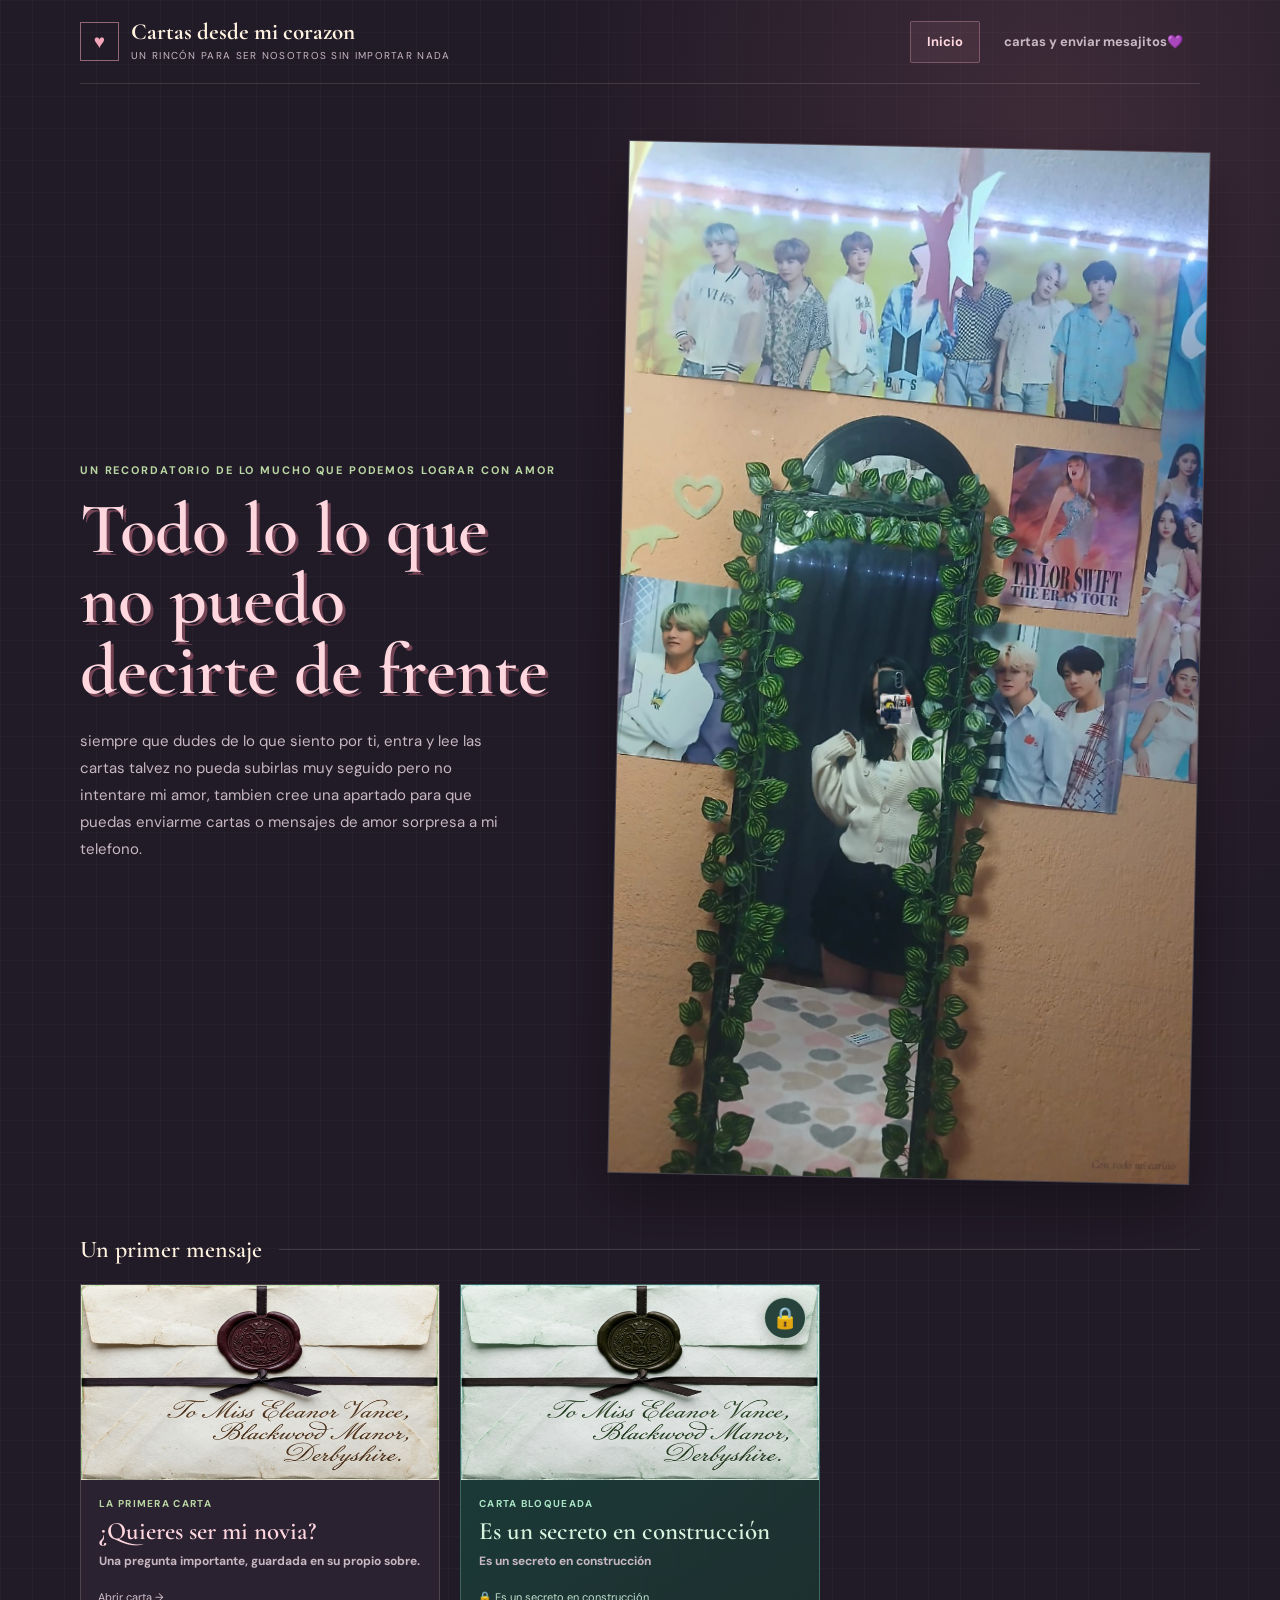
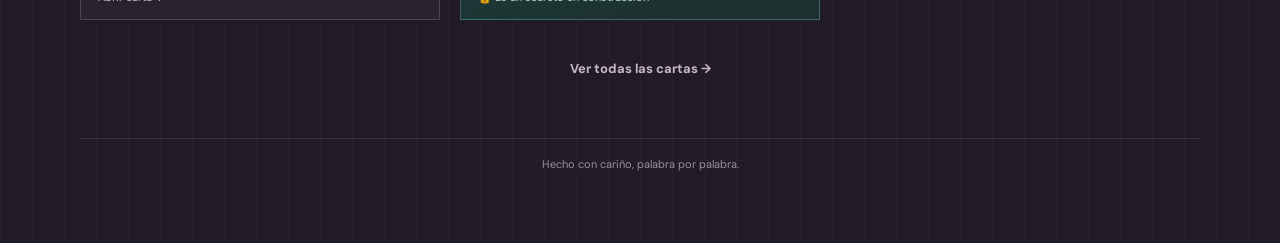
==== index.html @ bd40197c "commit 1" ====
<!doctype html>
<html lang="es">
<head>
  <meta charset="utf-8">
  <meta name="viewport" content="width=device-width, initial-scale=1">
  <meta name="theme-color" content="#211a27">
  <title>Nuestro mundo❤️</title>
  <link rel="preconnect" href="https://fonts.googleapis.com">
  <link rel="preconnect" href="https://fonts.gstatic.com" crossorigin>
  <link href="https://fonts.googleapis.com/css2?family=Cormorant+Garamond:wght@500;600;700&family=DM+Sans:wght@400;500;600;700&family=Press+Start+2P&display=swap" rel="stylesheet">
  <link rel="stylesheet" href="styles.css">
</head>
<body>
  <div class="app-shell">
    <!-- Navegación y marca del proyecto: cambia aquí el nombre visible del sitio. -->
    <header class="topbar">
      <a class="brand" href="#inicio" aria-label="Ir al inicio">
        <span class="brand-mark" aria-hidden="true">♥</span>
        <span><span class="brand-name">Cartas desde mi corazon</span><span class="brand-caption">Un rincón para ser nosotros sin importar nada</span></span>
      </a>
      <nav class="main-nav" aria-label="Navegación principal">
        <button class="tab-button" type="button" data-view-target="home" aria-current="page">Inicio</button>
        <button class="tab-button" type="button" data-view-target="collection">cartas y enviar mesajitos💜</button>
      </nav>
    </header>

    <main class="app-main">
      <!-- Inicio: cambia el texto de bienvenida y la ruta de img/amor.png aquí. -->
      <section class="app-view" id="home-view" aria-labelledby="home-title">
        <div class="welcome">
          <div class="welcome-copy">
            <p class="kicker">Un recordatorio de lo mucho que podemos lograr con amor</p>
            <h1 id="home-title">Todo lo lo que no puedo decirte de frente</h1>
            <p>siempre que dudes de lo que siento por ti, entra y lee las cartas talvez no pueda subirlas muy seguido pero no intentare mi amor, tambien cree una apartado para que puedas enviarme cartas o mensajes de amor sorpresa a mi telefono.</p>
          </div>
          <figure class="welcome-art">
            <img src="img/amor.png" alt="Collage romántico de recuerdos y fotografías">
            <figcaption>Con todo mi cariño</figcaption>
          </figure>
        </div>
        <div class="section-rule"><h2>Un primer mensaje</h2></div>
        <div class="card-grid" id="home-cards"></div>
        <div class="home-collection-link">
          <button class="tab-button" type="button" data-go-collection>Ver todas las cartas →</button>
        </div>
      </section>

      <!-- Colección: las tarjetas publicadas se definen en app.js; el compositor solo envía mensajes. -->
      <section class="app-view" id="collection-view" aria-labelledby="collection-title" hidden>
        <div class="section-heading">
          <div>
            <p class="kicker">Un lugar para volver</p>
            <h1 id="collection-title">Mis cartas</h1>
            <p>Las cartas de esta colección se editan en el código. Usa el envío rápido para mandarme una nota privada.</p>
          </div>
          <button class="primary-action" type="button" data-new-letter><span aria-hidden="true">✉</span> Escribir y enviar</button>
        </div>
        <div class="card-grid" id="collection-cards"></div>
      </section>
    </main>
    <footer class="footer-note">Hecho con cariño, palabra por palabra.</footer>
  </div>

  <!-- Animación compartida al abrir una carta: cambia la ilustración en img/. -->
  <section class="overlay envelope-scene" id="envelope-scene" role="status" aria-live="polite" hidden>
    <img src="img/abierto-50%25.png" alt="La carta se abre">
    <p>Un momento para ti...</p>
  </section>

  <!-- Propuesta inicial: edita aquí la pregunta y las respuestas. -->
  <section class="overlay" id="proposal-overlay" role="dialog" aria-modal="true" aria-labelledby="question-title" hidden>
    <div class="frame">
      <p class="eyebrow">Una pregunta importante</p>
      <div class="heart" aria-hidden="true">♥</div>
      <h1 class="proposal-title" id="question-title">¿Quieres ser mi novia?</h1>
      <p class="subtitle">Desde que llegaste, mis días tienen un poquito más de magia. ¿Te gustaría empezar esta aventura conmigo?</p>
      <div class="choices">
        <button class="yes-button" type="button" id="yes-button">Sí, quiero ♥</button>
        <button class="no-button" type="button" id="no-button">No</button>
      </div>
      <p class="tiny-note">Sin presión. Lo más importante es que seas sincera.</p>
      <button class="close-button" type="button" data-close>Volver a las cartas</button>
    </div>
  </section>

  <section class="overlay" id="yes-overlay" role="dialog" aria-modal="true" aria-labelledby="answer-title" hidden>
    <article class="letter">
      <p class="pixel-label">NUEVA AVENTURA DESBLOQUEADA</p>
      <h2 id="answer-title">¡Sabía que dirías que sí!</h2>
      <div class="letter-copy" id="letter-copy">Prepárate para nuestro próximo plan.</div>
      <p class="signature">Con cariño,<br><span id="signature-name">[Tu nombre]</span></p>
      <button class="close-button" type="button" data-close>Volver a las cartas</button>
    </article>
  </section>

  <section class="overlay" id="no-overlay" role="dialog" aria-modal="true" aria-labelledby="sad-title" hidden>
    <div class="sad-content">
      <div class="sad-face" aria-hidden="true">☹️</div>
      <p class="pixel-label">RESPUESTA RECIBIDA</p>
      <h2 id="sad-title">Gracias por decirme la verdad</h2>
      <p>Me da un poquito de pena, pero respeto lo que sientes. Gracias por ser sincera conmigo.</p>
      <button class="close-button" type="button" data-close>Entiendo</button>
    </div>
  </section>

  <!-- Compositor rápido: el mensaje se envía al webhook y no se guarda como tarjeta pública. -->
  <section class="overlay" id="new-letter-overlay" role="dialog" aria-modal="true" aria-labelledby="new-letter-title" hidden>
    <div class="modal-panel">
      <p class="kicker">Un mensaje privado</p>
      <h2 id="new-letter-title">Escribe tu carta</h2>
      <p class="modal-intro">Al enviarla, recibiré el mensaje en Discord. No se añadirá a las cartas de la página.</p>
      <form class="letter-form" id="letter-form">
        <label>Asunto<input name="title" maxlength="80" required placeholder="Por ejemplo: Una sorpresa para ti"></label>
        <label>Tu mensaje<textarea name="message" maxlength="1600" rows="7" required placeholder="Escribe aquí lo que quieres contarme..."></textarea></label>
        <div class="message-meta"><span>Solo yo lo recibiré en Discord.</span><span id="message-count">0 / 1600</span></div>
        <label>Tu firma <span class="optional-label">(opcional)</span><input name="signature" maxlength="80" placeholder="Tu nombre"></label>
        <p id="form-error" class="form-status" role="status" aria-live="polite" hidden></p>
        <div class="form-actions">
          <button class="secondary-action" type="button" data-close>Cancelar</button>
          <button class="primary-action" type="submit" id="send-letter-button"><span aria-hidden="true">➤</span> Enviar carta</button>
        </div>
      </form>
    </div>
  </section>

  <!-- Plantilla visual de la segunda carta desbloqueable. -->
  <section class="overlay" id="secret-letter-overlay" role="dialog" aria-modal="true" aria-labelledby="secret-letter-title" hidden>
    <article class="secret-letter">
      <p class="pixel-label">UN SECRETO GUARDADO PARA TI</p>
      <h2 id="secret-letter-title"></h2>
      <div class="secret-letter-copy" id="secret-letter-copy"></div>
      <p class="secret-signature">Con cariño,<br><span id="secret-letter-signature"></span></p>
      <button class="close-button" type="button" data-close>Cerrar carta</button>
    </article>
  </section>

  <script src="app.js" defer></script>
</body>
</html>
---- styles.css ----
/* Estilos del sitio: paleta, componentes, animaciones y adaptación móvil. */
/* Colores base y estilos compartidos. */
:root {
      color-scheme: dark;
      --night: #211a27;
      --panel: #302535;
      --panel-light: #3b2d3b;
      --rose: #f2a6b8;
      --rose-light: #ffd7df;
      --cream: #fff2df;
      --muted: #c7b8c2;
      --green: #b9d7a2;
      --pixel-border: #120e17;
    }

    * { box-sizing: border-box; }

    body {
      min-height: 100vh;
      margin: 0;
      display: grid;
      place-items: center;
      overflow-x: hidden;
      padding: 28px 18px;
      color: var(--cream);
      background-color: var(--night);
      background-image:
        radial-gradient(ellipse at 50% 42%, rgba(113, 66, 91, .32), transparent 48%),
        linear-gradient(rgba(255,255,255,.025) 1px, transparent 1px),
        linear-gradient(90deg, rgba(255,255,255,.025) 1px, transparent 1px);
      background-size: auto, 32px 32px, 32px 32px;
      animation: ambient-drift 24s ease-in-out infinite alternate;
      font-family: "DM Sans", sans-serif;
    }

    .scene {
      position: relative;
      width: min(100%, 690px);
      padding: 22px;
      animation: arrive .75s cubic-bezier(.2,.75,.25,1) both;
    }

    .frame {
      position: relative;
      padding: clamp(30px, 7vw, 64px) clamp(22px, 7vw, 68px) 42px;
      border: 4px solid var(--pixel-border);
      outline: 2px solid rgba(242,166,184,.6);
      background: linear-gradient(145deg, rgba(59,45,59,.97), rgba(42,33,47,.98));
      box-shadow: 0 0 0 7px rgba(18,14,23,.78), 0 28px 90px rgba(0,0,0,.45);
      text-align: center;
      animation: frame-float 7s ease-in-out infinite;
    }

    .frame::before, .frame::after {
      position: absolute;
      width: 16px;
      height: 16px;
      content: "";
      background: var(--rose);
      box-shadow: 0 0 20px rgba(242,166,184,.35);
    }
    .frame::before { top: 14px; left: 14px; }
    .frame::after { right: 14px; bottom: 14px; background: var(--green); }

    .frame::before, .frame::after { animation: corner-glow 3.2s ease-in-out infinite alternate; }

    .eyebrow { animation: rise-in .55s .12s both; }
    h1 { animation: rise-in .6s .24s both; }
    .subtitle { animation: rise-in .6s .34s both; }
    .tiny-note { animation: rise-in .6s .58s both; }

    .eyebrow {
      margin: 0 0 24px;
      color: var(--green);
      font-size: 10px;
      font-weight: 700;
      letter-spacing: .16em;
      text-transform: uppercase;
    }

    .heart {
      display: inline-block;
      margin-bottom: 20px;
      color: var(--rose);
      font-size: 43px;
      line-height: 1;
      text-shadow: 5px 5px 0 #7e4358;
      animation: pulse 1.8s ease-in-out infinite;
    }

    h1, h2, .pixel-label {
      font-family: "Press Start 2P", monospace;
      font-weight: 400;
    }

    h1 {
      max-width: 530px;
      margin: 0 auto 22px;
      color: var(--rose-light);
      font-size: clamp(17px, 4vw, 27px);
      line-height: 1.9;
      text-shadow: 3px 3px 0 #744354;
    }

    .subtitle {
      margin: 0 auto;
      max-width: 400px;
      color: var(--muted);
      font-size: 16px;
      line-height: 1.75;
    }

    .choices {
      display: flex;
      justify-content: center;
      flex-wrap: wrap;
      gap: 14px;
      margin-top: 34px;
    }

    button {
      min-height: 52px;
      border: 3px solid var(--pixel-border);
      border-radius: 2px;
      padding: 0 20px;
      color: var(--night);
      background: var(--rose);
      box-shadow: 0 5px 0 #9c6475, 0 7px 0 var(--pixel-border);
      cursor: pointer;
      font: 700 14px "DM Sans", sans-serif;
      transition: transform .2s cubic-bezier(.2,.8,.2,1), box-shadow .2s ease, filter .2s ease;
    }

    button:hover { filter: brightness(1.1); transform: translateY(-3px) scale(1.025); }
    button:active { transform: translateY(3px) scale(.99); box-shadow: 0 2px 0 #9c6475, 0 4px 0 var(--pixel-border); }
    button:focus-visible { outline: 3px solid var(--cream); outline-offset: 6px; }
    .yes-button { background: var(--green); box-shadow: 0 5px 0 #718d5f, 0 7px 0 var(--pixel-border); }
    .no-button { color: var(--cream); background: #5c4657; box-shadow: 0 5px 0 #3b2c3d, 0 7px 0 var(--pixel-border); }

    .choices button { animation: rise-in .55s .44s both; }
    .choices button + button { animation-delay: .52s; }

    .tiny-note {
      margin: 31px 0 0;
      color: #a999a7;
      font-size: 12px;
    }

    .overlay {
      position: fixed;
      z-index: 5;
      inset: 0;
      display: grid;
      place-items: center;
      overflow-y: auto;
      padding: 22px;
      background: rgba(16,12,19,.78);
      backdrop-filter: blur(8px);
      animation: fade-in .25s ease both;
    }

    .overlay[hidden] { display: none; }

    .letter {
      position: relative;
      width: min(100%, 590px);
      padding: clamp(30px, 7vw, 58px);
      border: 4px solid #2c2029;
      outline: 2px solid var(--rose);
      color: #352532;
      background-color: #fff0dc;
      background-image: linear-gradient(rgba(130,79,89,.07) 1px, transparent 1px);
      background-size: 100% 32px;
      box-shadow: 0 24px 80px rgba(0,0,0,.5);
      animation: letter-open .55s cubic-bezier(.2,.8,.2,1) both;
    }

    .letter h2, .sad-content h2 {
      margin: 0 0 22px;
      font-size: clamp(13px, 3vw, 17px);
      line-height: 1.9;
    }

    .letter h2 { color: #8b4d62; }
    .letter-copy { min-height: 120px; white-space: pre-wrap; font-size: 16px; line-height: 2; }
    .signature { margin: 26px 0 0; color: #8b4d62; font-weight: 700; }

    .close-button {
      display: block;
      margin: 28px auto 0;
      color: var(--cream);
      background: #574253;
      box-shadow: 0 5px 0 #332633, 0 7px 0 var(--pixel-border);
    }

    .sad-content { width: min(100%, 540px); text-align: center; }
    .sad-face { margin: 0 0 24px; font-size: clamp(96px, 24vw, 150px); line-height: 1; filter: drop-shadow(7px 8px 0 rgba(0,0,0,.25)); animation: sad-arrive .65s cubic-bezier(.2,.8,.2,1) both; }
    .sad-content h2 { color: var(--rose-light); }
    .sad-content p { color: var(--muted); font-size: 16px; line-height: 1.7; }
    .sad-content .close-button { margin-top: 25px; }
    .pixel-label { color: var(--green); font-size: 9px; line-height: 2; }

    @keyframes arrive { from { opacity: 0; transform: translateY(14px) scale(.985); } to { opacity: 1; transform: translateY(0) scale(1); } }
    @keyframes fade-in { from { opacity: 0; } to { opacity: 1; } }
    @keyframes pulse { 50% { transform: scale(1.09); } }
    @keyframes ambient-drift { to { background-position: 8% 5%, 0 0, 0 0; } }
    @keyframes frame-float { 50% { transform: translateY(-4px); } }
    @keyframes corner-glow { to { filter: brightness(1.45); box-shadow: 0 0 28px rgba(242,166,184,.6); } }
    @keyframes rise-in { from { opacity: 0; transform: translateY(12px); } to { opacity: 1; transform: translateY(0); } }
    @keyframes letter-open { from { opacity: 0; transform: translateY(22px) rotateX(7deg) scale(.97); } to { opacity: 1; transform: translateY(0) rotateX(0) scale(1); } }
    @keyframes sad-arrive { 0% { opacity: 0; transform: scale(.55) rotate(-10deg); } 70% { opacity: 1; transform: scale(1.08) rotate(3deg); } 100% { transform: scale(1) rotate(0); } }

    @media (max-width: 480px) {
      .scene { padding: 14px; }
      .frame { padding-top: 48px; }
      .choices { flex-direction: column; align-items: stretch; }
      .choices button { width: 100%; }
    }

    @media (prefers-reduced-motion: reduce) {
      *, *::before, *::after { animation-delay: 0ms !important; animation-duration: .01ms !important; animation-iteration-count: 1 !important; scroll-behavior: auto !important; transition-duration: .01ms !important; }
    }

    body {
      display: block;
      min-height: 100vh;
      padding: 0;
      background-image:
        radial-gradient(ellipse at 82% 8%, rgba(164,102,114,.22), transparent 34%),
        linear-gradient(rgba(255,255,255,.022) 1px, transparent 1px),
        linear-gradient(90deg, rgba(255,255,255,.022) 1px, transparent 1px);
    }

    button { font-family: "DM Sans", sans-serif; }
    /* Navegación, portada y colección de cartas. */
    .app-shell { width: min(100% - 36px, 1120px); margin: 0 auto; padding-bottom: 72px; }
    .topbar { display: flex; align-items: center; justify-content: space-between; gap: 22px; min-height: 84px; border-bottom: 1px solid rgba(255,242,223,.13); }
    .brand { display: inline-flex; align-items: center; gap: 12px; color: var(--cream); text-decoration: none; }
    .brand-mark { display: grid; width: 39px; aspect-ratio: 1; place-items: center; border: 1px solid rgba(242,166,184,.55); color: var(--rose); font-size: 19px; }
    .brand-name { display: block; font-family: "Cormorant Garamond", Georgia, serif; font-size: 23px; font-weight: 700; line-height: 1; }
    .brand-caption { display: block; margin-top: 5px; color: var(--muted); font-size: 10px; letter-spacing: .13em; text-transform: uppercase; }
    .main-nav { display: flex; align-items: center; gap: 7px; }
    .tab-button { min-height: 42px; border: 1px solid transparent; padding: 0 16px; color: var(--muted); background: transparent; box-shadow: none; font-size: 13px; white-space: nowrap; }
    .tab-button:hover { transform: none; color: var(--cream); background: rgba(255,255,255,.05); }
    .tab-button[aria-current="page"] { border-color: rgba(242,166,184,.33); color: var(--rose-light); background: rgba(242,166,184,.08); }
    .app-main { padding-top: 34px; }
    .app-view[hidden], .overlay[hidden] { display: none; }
    .welcome { display: grid; grid-template-columns: minmax(0, .9fr) minmax(340px, 1.1fr); align-items: center; gap: clamp(24px, 5vw, 62px); min-height: 330px; padding: 28px 0 44px; }
    .welcome-copy { position: relative; z-index: 1; }
    .kicker { margin: 0 0 17px; color: var(--green); font-size: 11px; font-weight: 700; letter-spacing: .17em; text-transform: uppercase; }
    .welcome h1, .section-heading h1 { margin: 0; color: var(--rose-light); font-family: "Cormorant Garamond", Georgia, serif; font-size: clamp(42px, 6vw, 72px); font-weight: 600; letter-spacing: 0; line-height: .98; }
    .welcome-copy > p:not(.kicker) { max-width: 440px; margin: 22px 0 0; color: var(--muted); font-size: 15px; line-height: 1.8; }
    .welcome-art { position: relative; margin: 0; transform: rotate(1.2deg); filter: drop-shadow(0 23px 28px rgba(0,0,0,.33)); animation: art-arrive .9s .18s both; }
    .welcome-art img { display: block; width: 100%; height: auto; border: 1px solid rgba(255,255,255,.2); }
    .welcome-art figcaption { position: absolute; right: 14px; bottom: 12px; color: rgba(53,37,50,.7); font-family: "Cormorant Garamond", Georgia, serif; font-size: 12px; font-style: italic; }
    .section-rule { display: flex; align-items: center; gap: 17px; margin: 12px 0 20px; color: var(--muted); }
    .section-rule::after { height: 1px; flex: 1; content: ""; background: rgba(255,242,223,.14); }
    .section-rule h2 { margin: 0; color: var(--cream); font-family: "Cormorant Garamond", Georgia, serif; font-size: 24px; font-weight: 600; }
    .section-heading { display: flex; align-items: end; justify-content: space-between; gap: 20px; margin: 4px 0 28px; }
    .home-collection-link { display: flex; justify-content: center; margin-top: 28px; }
    .section-heading h1 { font-size: clamp(38px, 5vw, 56px); }
    .section-heading p { margin: 10px 0 0; color: var(--muted); font-size: 14px; }
    .primary-action { display: inline-flex; align-items: center; justify-content: center; gap: 9px; min-height: 46px; border: 1px solid #eab0bf; padding: 0 17px; color: #2b2029; background: var(--rose); box-shadow: 0 4px 0 #9c6475; font-size: 13px; }
    .primary-action:hover { filter: brightness(1.06); transform: translateY(-2px); }
    .card-grid { display: grid; grid-template-columns: repeat(3, minmax(0, 1fr)); gap: 20px; }
    .letter-card { min-width: 0; overflow: hidden; border: 1px solid rgba(255,242,223,.16); background: rgba(48,37,53,.77); transition: transform .24s ease, border-color .24s ease, background .24s ease; animation: rise-in .42s both; }
    .letter-card:hover { transform: translateY(-5px); border-color: rgba(242,166,184,.55); background: rgba(59,45,59,.96); }
    .letter-card--secret { border-color: rgba(139,220,191,.3); background: linear-gradient(145deg, rgba(26,67,61,.9), rgba(29,49,48,.94)); }
    .letter-card--secret:hover { border-color: rgba(174,232,205,.72); background: linear-gradient(145deg, rgba(34,83,72,.98), rgba(32,60,55,.98)); }
    .letter-card--secret .card-category { color: #a9e4c5; }
    .letter-card--secret .card-title { color: #d8f4df; }
    .letter-card--secret .envelope-thumb { position: relative; background: #d9e8d7; }
    .letter-card--secret .envelope-thumb img { filter: hue-rotate(80deg) saturate(.72); }
    .letter-card--secret .card-hint { color: #c1e2d0; }
    .letter-card--secret .delete-letter { border-color: rgba(182,231,207,.25); color: #d3efdf; }
    .letter-card.is-locked .letter-open { cursor: not-allowed; }
    .letter-card.is-locked .letter-open:hover { filter: none; }
    .lock-badge { position: absolute; z-index: 1; top: 12px; right: 13px; display: grid; width: 42px; aspect-ratio: 1; place-items: center; border: 1px solid rgba(226,247,229,.75); border-radius: 50%; background: rgba(19,49,42,.9); box-shadow: 0 4px 15px rgba(0,0,0,.26); font-size: 21px; }
    .letter-open { display: block; width: 100%; min-height: 0; border: 0; padding: 0; color: inherit; background: transparent; box-shadow: none; text-align: left; }
    .letter-open:hover { filter: none; transform: none; }
    .envelope-thumb { display: block; overflow: hidden; aspect-ratio: 1.84; background: #e9e0d1; }
    .envelope-thumb img { display: block; width: 100%; height: 100%; object-fit: cover; transition: transform .5s cubic-bezier(.2,.8,.2,1); }
    .letter-card:hover .envelope-thumb img { transform: scale(1.035); }
    .card-copy { display: block; padding: 17px 18px 19px; }
    .card-category { display: block; margin-bottom: 8px; color: var(--green); font-size: 10px; font-weight: 700; letter-spacing: .13em; text-transform: uppercase; }
    .card-title { display: block; color: var(--rose-light); font-family: "Cormorant Garamond", Georgia, serif; font-size: 25px; font-weight: 600; line-height: 1.05; }
    .card-description { display: block; margin-top: 8px; color: var(--muted); font-size: 12px; line-height: 1.55; }
    .card-footer { display: flex; align-items: center; justify-content: space-between; gap: 12px; padding: 0 17px 15px; }
    .card-hint { color: #d2c4cd; font-size: 11px; }
    .delete-letter { display: grid; width: 32px; min-height: 32px; place-items: center; border: 1px solid rgba(255,255,255,.16); padding: 0; color: #d7bcc7; background: transparent; box-shadow: none; font-size: 17px; }
    .delete-letter:hover { transform: none; color: white; background: rgba(255,255,255,.1); }
    .empty-state { grid-column: 1 / -1; padding: 56px 20px; border: 1px dashed rgba(255,242,223,.2); color: var(--muted); text-align: center; }
    .empty-state strong { display: block; margin-bottom: 8px; color: var(--cream); font-family: "Cormorant Garamond", Georgia, serif; font-size: 26px; }
    /* Modales, formularios y estilos especiales de la carta jade. */
    .overlay { z-index: 10; }
    .envelope-scene { z-index: 20; align-content: center; gap: 18px; background: rgba(20,15,23,.94); }
    .envelope-scene img { display: block; width: min(88vw, 720px); max-height: 76vh; object-fit: contain; filter: drop-shadow(0 24px 46px rgba(0,0,0,.48)); transform-origin: 50% 82%; animation: envelope-unfold .92s cubic-bezier(.18,.72,.24,1) both; }
    .envelope-scene p { margin: 0; color: var(--rose-light); font-family: "Cormorant Garamond", Georgia, serif; font-size: 22px; font-style: italic; animation: rise-in .4s .2s both; }
    .overlay .frame { width: min(100%, 640px); max-height: calc(100vh - 40px); overflow-y: auto; margin: auto; padding: clamp(26px, 6vw, 56px); animation: letter-open .5s cubic-bezier(.2,.8,.2,1) both; }
    .overlay .letter { max-height: calc(100vh - 40px); overflow-y: auto; }
    .letter-art-open { display: block; width: 100%; max-height: 200px; margin: -4px auto 25px; object-fit: cover; object-position: center; border: 1px solid rgba(53,37,50,.17); }
    .letter .pixel-label { color: #8b4d62; }
    .proposal-title { font-size: clamp(15px, 4vw, 23px); }
    .modal-panel { width: min(100%, 560px); max-height: calc(100dvh - 32px); overflow-y: auto; padding: clamp(24px, 5vw, 42px); border: 1px solid rgba(242,166,184,.48); color: var(--cream); background: #302535; box-shadow: 0 25px 80px rgba(0,0,0,.5); animation: letter-open .38s ease both; }
    .modal-panel h2 { margin: 0 0 9px; color: var(--rose-light); font-family: "Cormorant Garamond", Georgia, serif; font-size: 34px; font-weight: 600; }
    .modal-intro { margin: 0 0 25px; color: var(--muted); font-size: 13px; line-height: 1.6; }
    .letter-form { display: grid; gap: 13px; }
    .letter-form label { display: grid; gap: 7px; color: #eadde4; font-size: 12px; font-weight: 600; }
    .letter-form input, .letter-form textarea { width: 100%; border: 1px solid rgba(255,242,223,.2); border-radius: 0; padding: 12px 13px; color: var(--cream); background: #241d29; font: 14px "DM Sans", sans-serif; }
    .letter-form textarea { min-height: 150px; resize: vertical; line-height: 1.6; }
    .letter-form input:focus, .letter-form textarea:focus { outline: 2px solid var(--rose); outline-offset: 2px; }
    .letter-form textarea { min-height: 170px; }
    .optional-label { color: #ad9daa; font-size: 11px; font-weight: 400; }
    .message-meta { display: flex; justify-content: space-between; gap: 12px; margin-top: -7px; color: #ad9daa; font-size: 11px; }
    .form-status { margin: 0; padding: 11px 12px; border-left: 3px solid var(--green); color: #d5ecc7; background: rgba(185,215,162,.1); font-size: 13px; line-height: 1.5; }
    .form-status[data-state="error"] { border-color: var(--rose); color: var(--rose-light); background: rgba(242,166,184,.1); }
    .form-actions .primary-action:disabled { cursor: wait; filter: grayscale(.35); opacity: .72; }
    .form-actions { display: flex; justify-content: flex-end; gap: 12px; margin-top: 4px; }
    .secondary-action { color: var(--cream); background: #574253; box-shadow: 0 4px 0 #332633; }
    .secret-letter { position: relative; width: min(100%, 650px); overflow: hidden; padding: clamp(32px, 7vw, 64px); border: 1px solid #c7a96a; outline: 5px solid #143d37; color: #e9f2df; background-color: #1d5148; background-image: repeating-linear-gradient(0deg, transparent 0 35px, rgba(202,231,195,.13) 35px 36px), radial-gradient(ellipse at 80% 0%, rgba(188,220,144,.19), transparent 48%); box-shadow: 0 25px 85px rgba(0,0,0,.58); animation: letter-open .55s cubic-bezier(.2,.8,.2,1) both; }
    .secret-letter::before, .secret-letter::after { position: absolute; width: 46px; height: 46px; border-color: #d9c17d; border-style: solid; content: ""; opacity: .82; }
    .secret-letter::before { top: 13px; left: 13px; border-width: 1px 0 0 1px; }
    .secret-letter::after { right: 13px; bottom: 13px; border-width: 0 1px 1px 0; }
    .secret-letter .pixel-label { position: relative; z-index: 1; color: #e3d08e; }
    .secret-letter h2 { position: relative; z-index: 1; margin: 15px 0 24px; color: #e1efc8; font-family: "Cormorant Garamond", Georgia, serif; font-size: clamp(37px, 8vw, 54px); font-weight: 600; line-height: .98; }
    .secret-letter-copy { position: relative; z-index: 1; min-height: 150px; color: #e5f0dc; font-family: "Cormorant Garamond", Georgia, serif; font-size: 20px; line-height: 1.8; white-space: pre-wrap; }
    .secret-signature { position: relative; z-index: 1; margin: 26px 0 0; color: #e3d08e; font-family: "Cormorant Garamond", Georgia, serif; font-size: 19px; font-style: italic; }
    .secret-letter .close-button { position: relative; z-index: 1; margin: 30px auto 0; border-color: #d9c17d; color: #153a34; background: #d9e8bb; box-shadow: 0 5px 0 #9f995e, 0 7px 0 var(--pixel-border); }
    .footer-note { margin-top: 48px; padding-top: 18px; border-top: 1px solid rgba(255,242,223,.12); color: #9f909d; font-size: 11px; text-align: center; }
    @keyframes art-arrive { from { opacity: 0; transform: translateY(18px) rotate(0); } to { opacity: 1; transform: translateY(0) rotate(1.2deg); } }
    @keyframes envelope-unfold { 0% { opacity: 0; transform: perspective(900px) rotateX(66deg) translateY(30px) scale(.76); clip-path: inset(48% 0 48%); } 48% { opacity: 1; clip-path: inset(0); } 72% { transform: perspective(900px) rotateX(-5deg) translateY(-5px) scale(1.02); } 100% { opacity: 1; transform: perspective(900px) rotateX(0) translateY(0) scale(1); clip-path: inset(0); } }

    /* Ajustes para tabletas y teléfonos. */
    @media (max-width: 760px) {
      .welcome { grid-template-columns: 1fr; gap: 28px; padding-top: 42px; }
      .welcome-art { width: min(100%, 560px); justify-self: center; }
      .card-grid { grid-template-columns: repeat(2, minmax(0, 1fr)); }
    }
    @media (max-width: 520px) {
      .app-shell { width: min(100% - 26px, 1120px); }
      .topbar { min-height: 72px; gap: 8px; }
      .brand-name { font-size: 19px; }
      .brand-caption { font-size: 8px; white-space: nowrap; }
      .brand-mark { width: 34px; }
      .main-nav { gap: 1px; }
      .tab-button { min-height: 38px; padding: 0 9px; font-size: 11px; }
      .app-main { padding-top: 18px; }
      .welcome { min-height: 0; padding: 38px 0 34px; }
      .welcome h1 { font-size: 47px; }
      .welcome-copy > p:not(.kicker) { font-size: 14px; }
      .card-grid { grid-template-columns: 1fr; gap: 14px; }
      .section-heading { align-items: flex-start; flex-direction: column; }
      .section-heading .primary-action { align-self: stretch; }
      .envelope-thumb { aspect-ratio: 1.9; }
      .overlay { padding: 13px; }
      .overlay .frame { max-height: calc(100dvh - 26px); }
      .form-actions { display: grid; grid-template-columns: 1fr; }
      .form-actions .primary-action { grid-row: 1; white-space: nowrap; }
      .form-actions button { width: 100%; }
    }
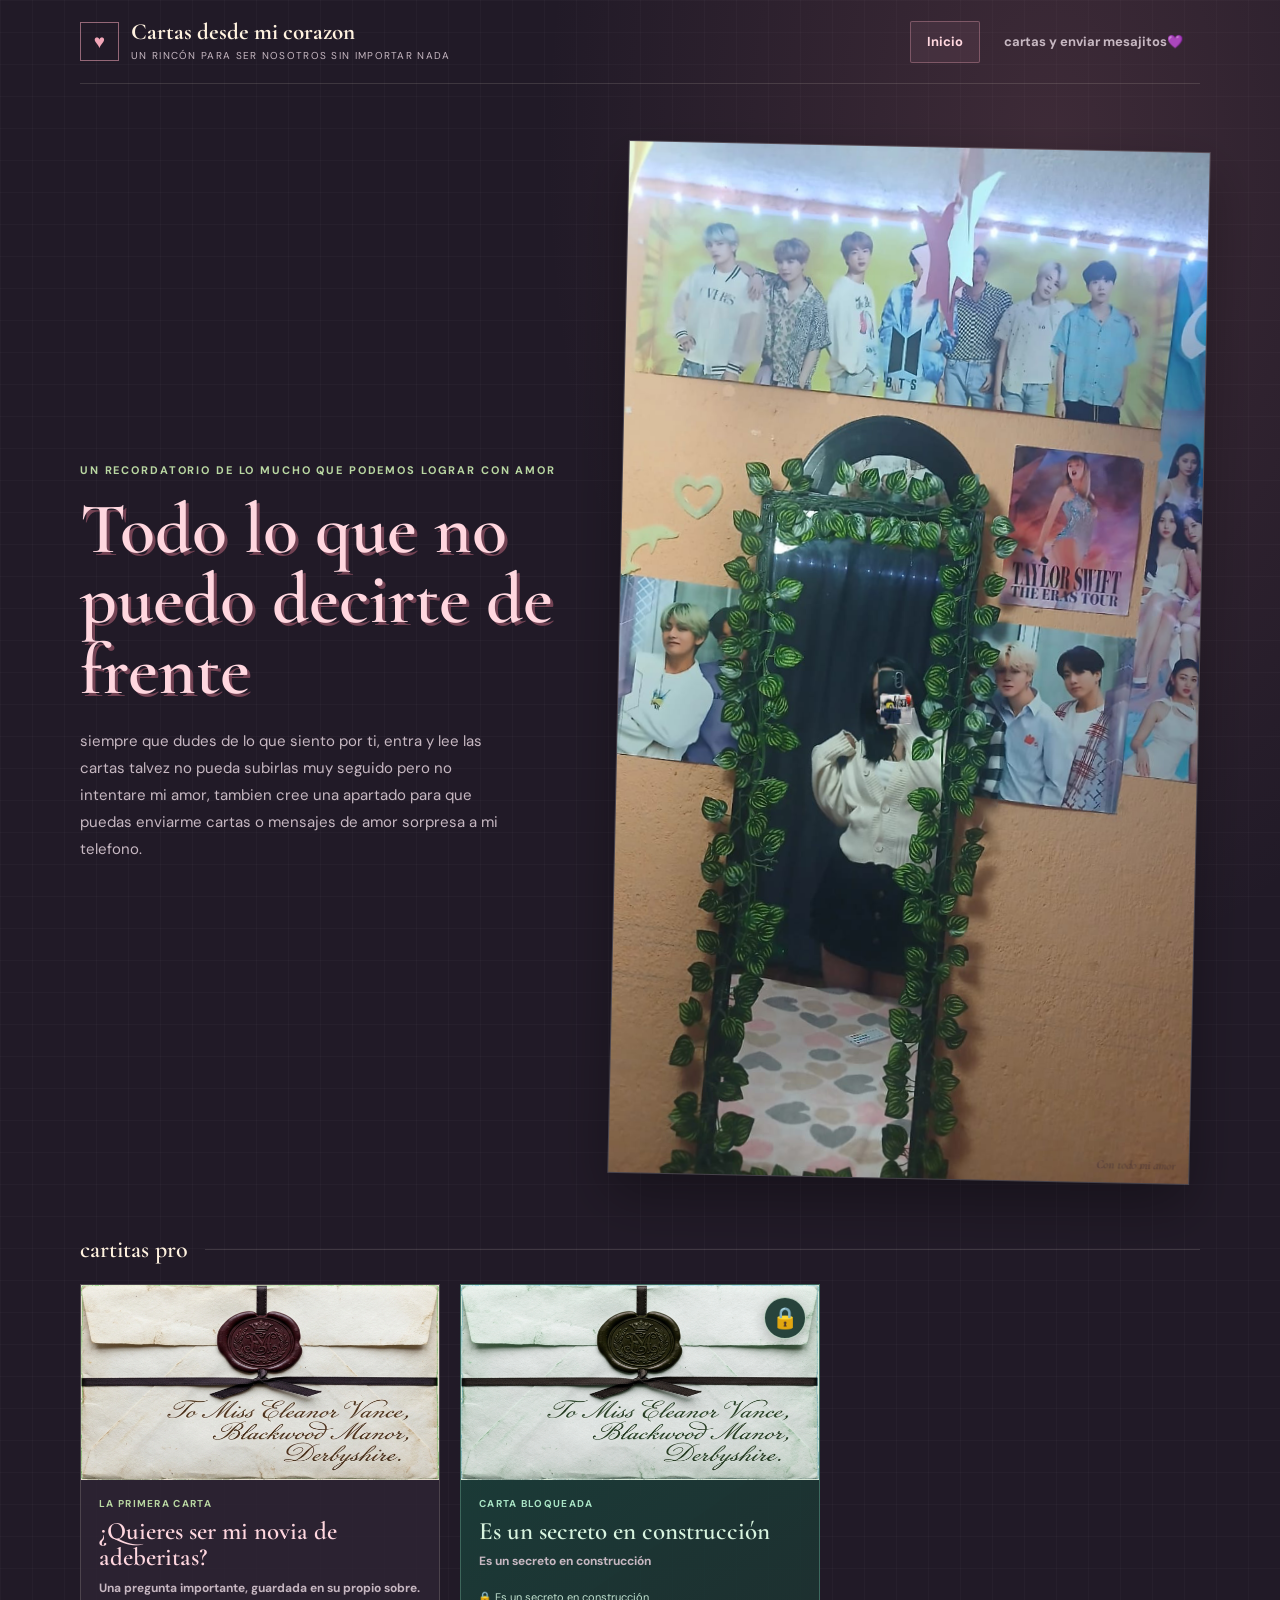
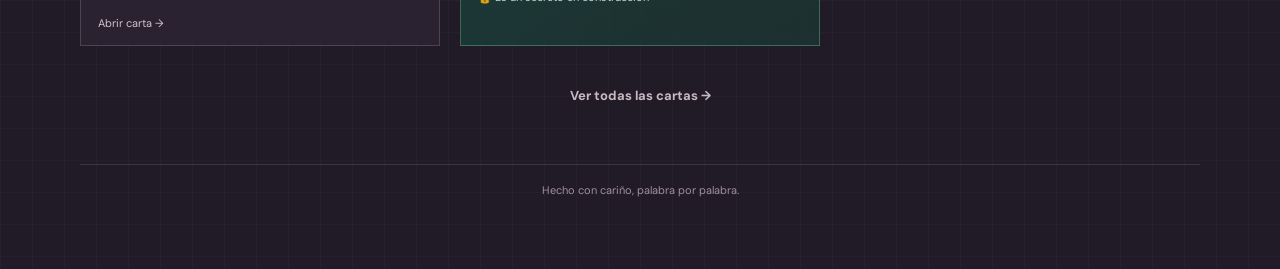
==== commit bc6b0847: "commit 2" ====
--- a/index.html
+++ b/index.html
@@ -30,15 +30,15 @@
         <div class="welcome">
           <div class="welcome-copy">
             <p class="kicker">Un recordatorio de lo mucho que podemos lograr con amor</p>
-            <h1 id="home-title">Todo lo lo que no puedo decirte de frente</h1>
+            <h1 id="home-title">Todo lo que no puedo decirte de frente</h1>
             <p>siempre que dudes de lo que siento por ti, entra y lee las cartas talvez no pueda subirlas muy seguido pero no intentare mi amor, tambien cree una apartado para que puedas enviarme cartas o mensajes de amor sorpresa a mi telefono.</p>
           </div>
           <figure class="welcome-art">
             <img src="img/amor.png" alt="Collage romántico de recuerdos y fotografías">
-            <figcaption>Con todo mi cariño</figcaption>
+            <figcaption>Con todo mi amor</figcaption>
           </figure>
         </div>
-        <div class="section-rule"><h2>Un primer mensaje</h2></div>
+        <div class="section-rule"><h2>cartitas pro</h2></div>
         <div class="card-grid" id="home-cards"></div>
         <div class="home-collection-link">
           <button class="tab-button" type="button" data-go-collection>Ver todas las cartas →</button>
@@ -49,9 +49,9 @@
       <section class="app-view" id="collection-view" aria-labelledby="collection-title" hidden>
         <div class="section-heading">
           <div>
-            <p class="kicker">Un lugar para volver</p>
+            <p class="kicker">vuelve las veces que necesites mi amor</p>
             <h1 id="collection-title">Mis cartas</h1>
-            <p>Las cartas de esta colección se editan en el código. Usa el envío rápido para mandarme una nota privada.</p>
+            <p>La pagina se actualiza con nuevas sorpresitas para ti.</p>
           </div>
           <button class="primary-action" type="button" data-new-letter><span aria-hidden="true">✉</span> Escribir y enviar</button>
         </div>
@@ -64,22 +64,24 @@
   <!-- Animación compartida al abrir una carta: cambia la ilustración en img/. -->
   <section class="overlay envelope-scene" id="envelope-scene" role="status" aria-live="polite" hidden>
     <img src="img/abierto-50%25.png" alt="La carta se abre">
-    <p>Un momento para ti...</p>
+    <p>Cargando mi amor...</p>
   </section>
 
   <!-- Propuesta inicial: edita aquí la pregunta y las respuestas. -->
   <section class="overlay" id="proposal-overlay" role="dialog" aria-modal="true" aria-labelledby="question-title" hidden>
     <div class="frame">
-      <p class="eyebrow">Una pregunta importante</p>
+      <p class="eyebrow">La pregunta que cambiara nuestra forma de vivir</p>
       <div class="heart" aria-hidden="true">♥</div>
-      <h1 class="proposal-title" id="question-title">¿Quieres ser mi novia?</h1>
-      <p class="subtitle">Desde que llegaste, mis días tienen un poquito más de magia. ¿Te gustaría empezar esta aventura conmigo?</p>
+      <h1 class="proposal-title" id="question-title">¿Quieres ser mi noviecita?</h1>
+      <p class="subtitle">Oa amor, se que talvez sea muy rápido para decir que te amo pero, ¿y si realmente el amor no tiene un inicio o un fin? Siento que quiero alejarme de la percepción que nos enmendaron desde que somos pequeños para decirte algo.
+Si, te amo, el ¿Por qué? Aun tengo que averiguarlo pero, me queda claro que tu y yo tenemos una innegable conexión y no permitire que solo por que el mundo diga que es muy rápido no pueda amar con todo mi corazón, aun no se si será el principio de mi amor por ti, pero ten por seguro que día con día mi amor por ti no podrá hacer nada mas que crecer así que 
+ ¿que dices? ¿Te gustaría empezar una aventura nueva conmigo?</p>
       <div class="choices">
         <button class="yes-button" type="button" id="yes-button">Sí, quiero ♥</button>
-        <button class="no-button" type="button" id="no-button">No</button>
+        <button class="no-button" type="button" id="no-button">No perro</button>
       </div>
-      <p class="tiny-note">Sin presión. Lo más importante es que seas sincera.</p>
-      <button class="close-button" type="button" data-close>Volver a las cartas</button>
+      <p class="tiny-note">sientete libre de tomar la desicion que tu corazon te diga</p>
+      <button class="close-button" type="button" data-close>Volver al menu de cartas</button>
     </div>
   </section>
 
@@ -87,19 +89,19 @@
     <article class="letter">
       <p class="pixel-label">NUEVA AVENTURA DESBLOQUEADA</p>
       <h2 id="answer-title">¡Sabía que dirías que sí!</h2>
-      <div class="letter-copy" id="letter-copy">Prepárate para nuestro próximo plan.</div>
-      <p class="signature">Con cariño,<br><span id="signature-name">[Tu nombre]</span></p>
-      <button class="close-button" type="button" data-close>Volver a las cartas</button>
+      <div class="letter-copy" id="letter-copy">No te vas a arrepentir mi amor hare que tus dias sean los mas felices en el mundo.</div>
+      <p class="signature">Con cariño,<br><span id="signature-name">ALEXITO TU AMOR</span></p>
+      <button class="close-button" type="button" data-close>Volver al menu de cartas</button>
     </article>
   </section>
 
   <section class="overlay" id="no-overlay" role="dialog" aria-modal="true" aria-labelledby="sad-title" hidden>
     <div class="sad-content">
       <div class="sad-face" aria-hidden="true">☹️</div>
-      <p class="pixel-label">RESPUESTA RECIBIDA</p>
-      <h2 id="sad-title">Gracias por decirme la verdad</h2>
-      <p>Me da un poquito de pena, pero respeto lo que sientes. Gracias por ser sincera conmigo.</p>
-      <button class="close-button" type="button" data-close>Entiendo</button>
+      <p class="pixel-label">RESPUESTA ENVIADA</p>
+      <h2 id="sad-title">Gracias por ser sincera conmigo</h2>
+      <p>Entiendo que el amor aveces puede ser complicado pero respeto tu decisión.</p>
+      <button class="close-button" type="button" data-close>callate alex</button>
     </div>
   </section>
 
@@ -108,16 +110,16 @@
     <div class="modal-panel">
       <p class="kicker">Un mensaje privado</p>
       <h2 id="new-letter-title">Escribe tu carta</h2>
-      <p class="modal-intro">Al enviarla, recibiré el mensaje en Discord. No se añadirá a las cartas de la página.</p>
+      <p class="modal-intro">Al enviarla, recibiré el mensaje en mi telefono. No se añadirá a las cartas de la página.</p>
       <form class="letter-form" id="letter-form">
         <label>Asunto<input name="title" maxlength="80" required placeholder="Por ejemplo: Una sorpresa para ti"></label>
         <label>Tu mensaje<textarea name="message" maxlength="1600" rows="7" required placeholder="Escribe aquí lo que quieres contarme..."></textarea></label>
-        <div class="message-meta"><span>Solo yo lo recibiré en Discord.</span><span id="message-count">0 / 1600</span></div>
-        <label>Tu firma <span class="optional-label">(opcional)</span><input name="signature" maxlength="80" placeholder="Tu nombre"></label>
+        <div class="message-meta"><span>escribe tu mesajito siempre con amor no con odio</span><span id="message-count">0 / 1600</span></div>
+        <label>Tu firma <span class="optional-label">(o nombre)</span><input name="signature" maxlength="80" placeholder="Tu nombre"></label>
         <p id="form-error" class="form-status" role="status" aria-live="polite" hidden></p>
         <div class="form-actions">
           <button class="secondary-action" type="button" data-close>Cancelar</button>
-          <button class="primary-action" type="submit" id="send-letter-button"><span aria-hidden="true">➤</span> Enviar carta</button>
+          <button class="primary-action" type="submit" id="send-letter-button"><span aria-hidden="true">➤</span> Enviar carta a alex</button>
         </div>
       </form>
     </div>
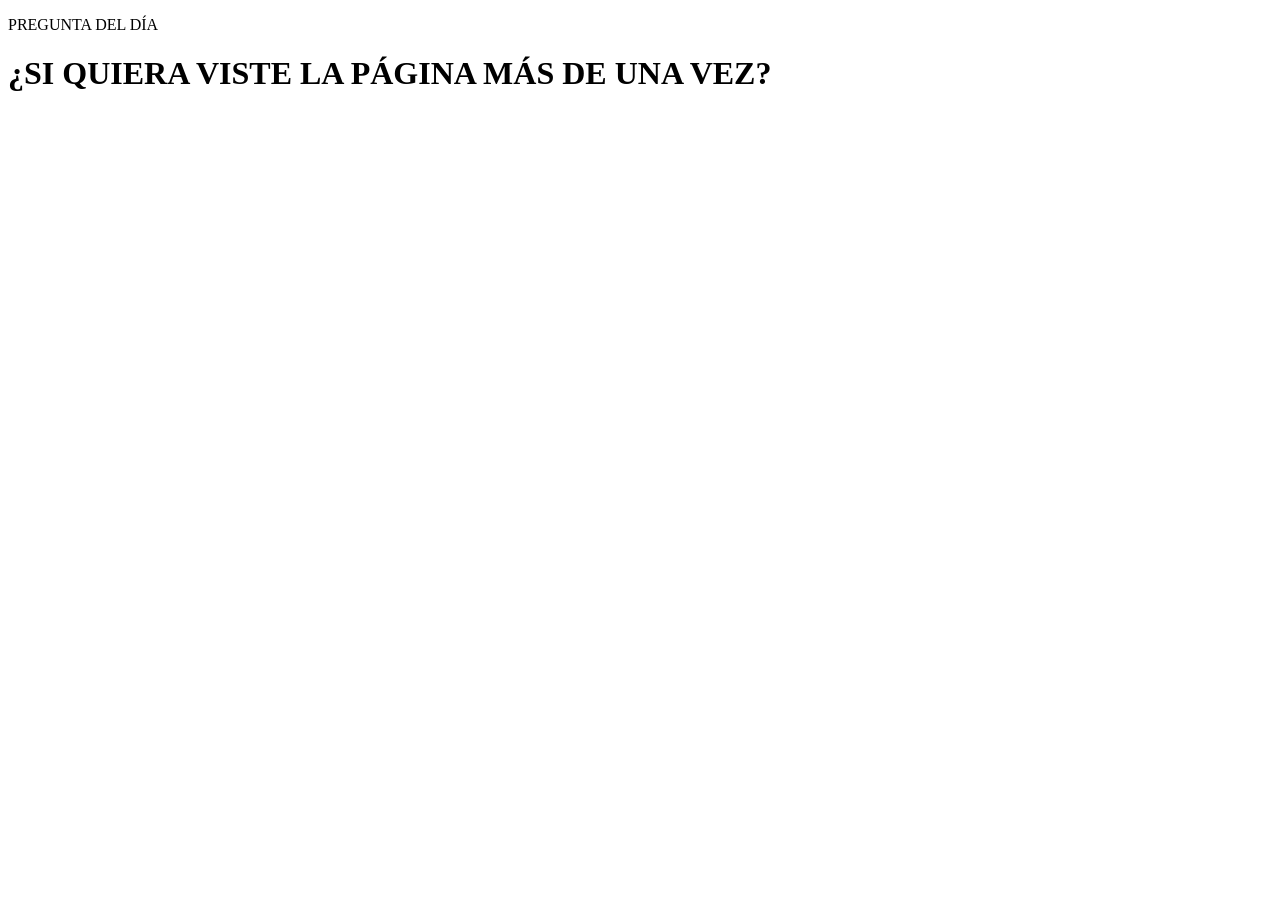
==== commit 587d3b04: "edft commit" ====
--- a/index.html
+++ b/index.html
@@ -3,139 +3,27 @@
 <head>
   <meta charset="utf-8">
   <meta name="viewport" content="width=device-width, initial-scale=1">
-  <meta name="theme-color" content="#211a27">
-  <title>Nuestro mundo❤️</title>
+  <meta name="theme-color" content="#38116d">
+  <meta name="description" content="Una pregunta importante.">
+  <title>Una pregunta importante</title>
   <link rel="preconnect" href="https://fonts.googleapis.com">
   <link rel="preconnect" href="https://fonts.gstatic.com" crossorigin>
-  <link href="https://fonts.googleapis.com/css2?family=Cormorant+Garamond:wght@500;600;700&family=DM+Sans:wght@400;500;600;700&family=Press+Start+2P&display=swap" rel="stylesheet">
-  <link rel="stylesheet" href="styles.css">
+  <link href="https://fonts.googleapis.com/css2?family=Press+Start+2P&display=swap" rel="stylesheet">
+  <link rel="stylesheet" href="page.css">
 </head>
 <body>
-  <div class="app-shell">
-    <!-- Navegación y marca del proyecto: cambia aquí el nombre visible del sitio. -->
-    <header class="topbar">
-      <a class="brand" href="#inicio" aria-label="Ir al inicio">
-        <span class="brand-mark" aria-hidden="true">♥</span>
-        <span><span class="brand-name">Cartas desde mi corazon</span><span class="brand-caption">Un rincón para ser nosotros sin importar nada</span></span>
-      </a>
-      <nav class="main-nav" aria-label="Navegación principal">
-        <button class="tab-button" type="button" data-view-target="home" aria-current="page">Inicio</button>
-        <button class="tab-button" type="button" data-view-target="collection">cartas y enviar mesajitos💜</button>
-      </nav>
-    </header>
-
-    <main class="app-main">
-      <!-- Inicio: cambia el texto de bienvenida y la ruta de img/amor.png aquí. -->
-      <section class="app-view" id="home-view" aria-labelledby="home-title">
-        <div class="welcome">
-          <div class="welcome-copy">
-            <p class="kicker">Un recordatorio de lo mucho que podemos lograr con amor</p>
-            <h1 id="home-title">Todo lo que no puedo decirte de frente</h1>
-            <p>siempre que dudes de lo que siento por ti, entra y lee las cartas talvez no pueda subirlas muy seguido pero no intentare mi amor, tambien cree una apartado para que puedas enviarme cartas o mensajes de amor sorpresa a mi telefono.</p>
-          </div>
-          <figure class="welcome-art">
-            <img src="img/amor.png" alt="Collage romántico de recuerdos y fotografías">
-            <figcaption>Con todo mi amor</figcaption>
-          </figure>
-        </div>
-        <div class="section-rule"><h2>cartitas pro</h2></div>
-        <div class="card-grid" id="home-cards"></div>
-        <div class="home-collection-link">
-          <button class="tab-button" type="button" data-go-collection>Ver todas las cartas →</button>
-        </div>
-      </section>
-
-      <!-- Colección: las tarjetas publicadas se definen en app.js; el compositor solo envía mensajes. -->
-      <section class="app-view" id="collection-view" aria-labelledby="collection-title" hidden>
-        <div class="section-heading">
-          <div>
-            <p class="kicker">vuelve las veces que necesites mi amor</p>
-            <h1 id="collection-title">Mis cartas</h1>
-            <p>La pagina se actualiza con nuevas sorpresitas para ti.</p>
-          </div>
-          <button class="primary-action" type="button" data-new-letter><span aria-hidden="true">✉</span> Escribir y enviar</button>
-        </div>
-        <div class="card-grid" id="collection-cards"></div>
-      </section>
-    </main>
-    <footer class="footer-note">Hecho con cariño, palabra por palabra.</footer>
-  </div>
-
-  <!-- Animación compartida al abrir una carta: cambia la ilustración en img/. -->
-  <section class="overlay envelope-scene" id="envelope-scene" role="status" aria-live="polite" hidden>
-    <img src="img/abierto-50%25.png" alt="La carta se abre">
-    <p>Cargando mi amor...</p>
-  </section>
-
-  <!-- Propuesta inicial: edita aquí la pregunta y las respuestas. -->
-  <section class="overlay" id="proposal-overlay" role="dialog" aria-modal="true" aria-labelledby="question-title" hidden>
-    <div class="frame">
-      <p class="eyebrow">La pregunta que cambiara nuestra forma de vivir</p>
-      <div class="heart" aria-hidden="true">♥</div>
-      <h1 class="proposal-title" id="question-title">¿Quieres ser mi noviecita?</h1>
-      <p class="subtitle">Oa amor, se que talvez sea muy rápido para decir que te amo pero, ¿y si realmente el amor no tiene un inicio o un fin? Siento que quiero alejarme de la percepción que nos enmendaron desde que somos pequeños para decirte algo.
-Si, te amo, el ¿Por qué? Aun tengo que averiguarlo pero, me queda claro que tu y yo tenemos una innegable conexión y no permitire que solo por que el mundo diga que es muy rápido no pueda amar con todo mi corazón, aun no se si será el principio de mi amor por ti, pero ten por seguro que día con día mi amor por ti no podrá hacer nada mas que crecer así que 
- ¿que dices? ¿Te gustaría empezar una aventura nueva conmigo?</p>
-      <div class="choices">
-        <button class="yes-button" type="button" id="yes-button">Sí, quiero ♥</button>
-        <button class="no-button" type="button" id="no-button">No perro</button>
-      </div>
-      <p class="tiny-note">sientete libre de tomar la desicion que tu corazon te diga</p>
-      <button class="close-button" type="button" data-close>Volver al menu de cartas</button>
-    </div>
-  </section>
-
-  <section class="overlay" id="yes-overlay" role="dialog" aria-modal="true" aria-labelledby="answer-title" hidden>
-    <article class="letter">
-      <p class="pixel-label">NUEVA AVENTURA DESBLOQUEADA</p>
-      <h2 id="answer-title">¡Sabía que dirías que sí!</h2>
-      <div class="letter-copy" id="letter-copy">No te vas a arrepentir mi amor hare que tus dias sean los mas felices en el mundo.</div>
-      <p class="signature">Con cariño,<br><span id="signature-name">ALEXITO TU AMOR</span></p>
-      <button class="close-button" type="button" data-close>Volver al menu de cartas</button>
-    </article>
-  </section>
-
-  <section class="overlay" id="no-overlay" role="dialog" aria-modal="true" aria-labelledby="sad-title" hidden>
-    <div class="sad-content">
-      <div class="sad-face" aria-hidden="true">☹️</div>
-      <p class="pixel-label">RESPUESTA ENVIADA</p>
-      <h2 id="sad-title">Gracias por ser sincera conmigo</h2>
-      <p>Entiendo que el amor aveces puede ser complicado pero respeto tu decisión.</p>
-      <button class="close-button" type="button" data-close>callate alex</button>
-    </div>
-  </section>
-
-  <!-- Compositor rápido: el mensaje se envía al webhook y no se guarda como tarjeta pública. -->
-  <section class="overlay" id="new-letter-overlay" role="dialog" aria-modal="true" aria-labelledby="new-letter-title" hidden>
-    <div class="modal-panel">
-      <p class="kicker">Un mensaje privado</p>
-      <h2 id="new-letter-title">Escribe tu carta</h2>
-      <p class="modal-intro">Al enviarla, recibiré el mensaje en mi telefono. No se añadirá a las cartas de la página.</p>
-      <form class="letter-form" id="letter-form">
-        <label>Asunto<input name="title" maxlength="80" required placeholder="Por ejemplo: Una sorpresa para ti"></label>
-        <label>Tu mensaje<textarea name="message" maxlength="1600" rows="7" required placeholder="Escribe aquí lo que quieres contarme..."></textarea></label>
-        <div class="message-meta"><span>escribe tu mesajito siempre con amor no con odio</span><span id="message-count">0 / 1600</span></div>
-        <label>Tu firma <span class="optional-label">(o nombre)</span><input name="signature" maxlength="80" placeholder="Tu nombre"></label>
-        <p id="form-error" class="form-status" role="status" aria-live="polite" hidden></p>
-        <div class="form-actions">
-          <button class="secondary-action" type="button" data-close>Cancelar</button>
-          <button class="primary-action" type="submit" id="send-letter-button"><span aria-hidden="true">➤</span> Enviar carta a alex</button>
-        </div>
-      </form>
-    </div>
-  </section>
-
-  <!-- Plantilla visual de la segunda carta desbloqueable. -->
-  <section class="overlay" id="secret-letter-overlay" role="dialog" aria-modal="true" aria-labelledby="secret-letter-title" hidden>
-    <article class="secret-letter">
-      <p class="pixel-label">UN SECRETO GUARDADO PARA TI</p>
-      <h2 id="secret-letter-title"></h2>
-      <div class="secret-letter-copy" id="secret-letter-copy"></div>
-      <p class="secret-signature">Con cariño,<br><span id="secret-letter-signature"></span></p>
-      <button class="close-button" type="button" data-close>Cerrar carta</button>
-    </article>
-  </section>
-
-  <script src="app.js" defer></script>
+  <main class="page">
+    <div class="pixel pixel--top-left" aria-hidden="true"></div>
+    <div class="pixel pixel--top-right" aria-hidden="true"></div>
+    <div class="pixel pixel--bottom-left" aria-hidden="true"></div>
+    <div class="pixel pixel--bottom-right" aria-hidden="true"></div>
+    <p class="eyebrow">PREGUNTA DEL DÍA</p>
+    <h1>
+      <span>¿SI QUIERA VISTE</span>
+      <span>LA PÁGINA MÁS</span>
+      <span>DE UNA VEZ?</span>
+    </h1>
+    <div class="pixel-line" aria-hidden="true"><span></span><span></span><span></span></div>
+  </main>
 </body>
 </html>
